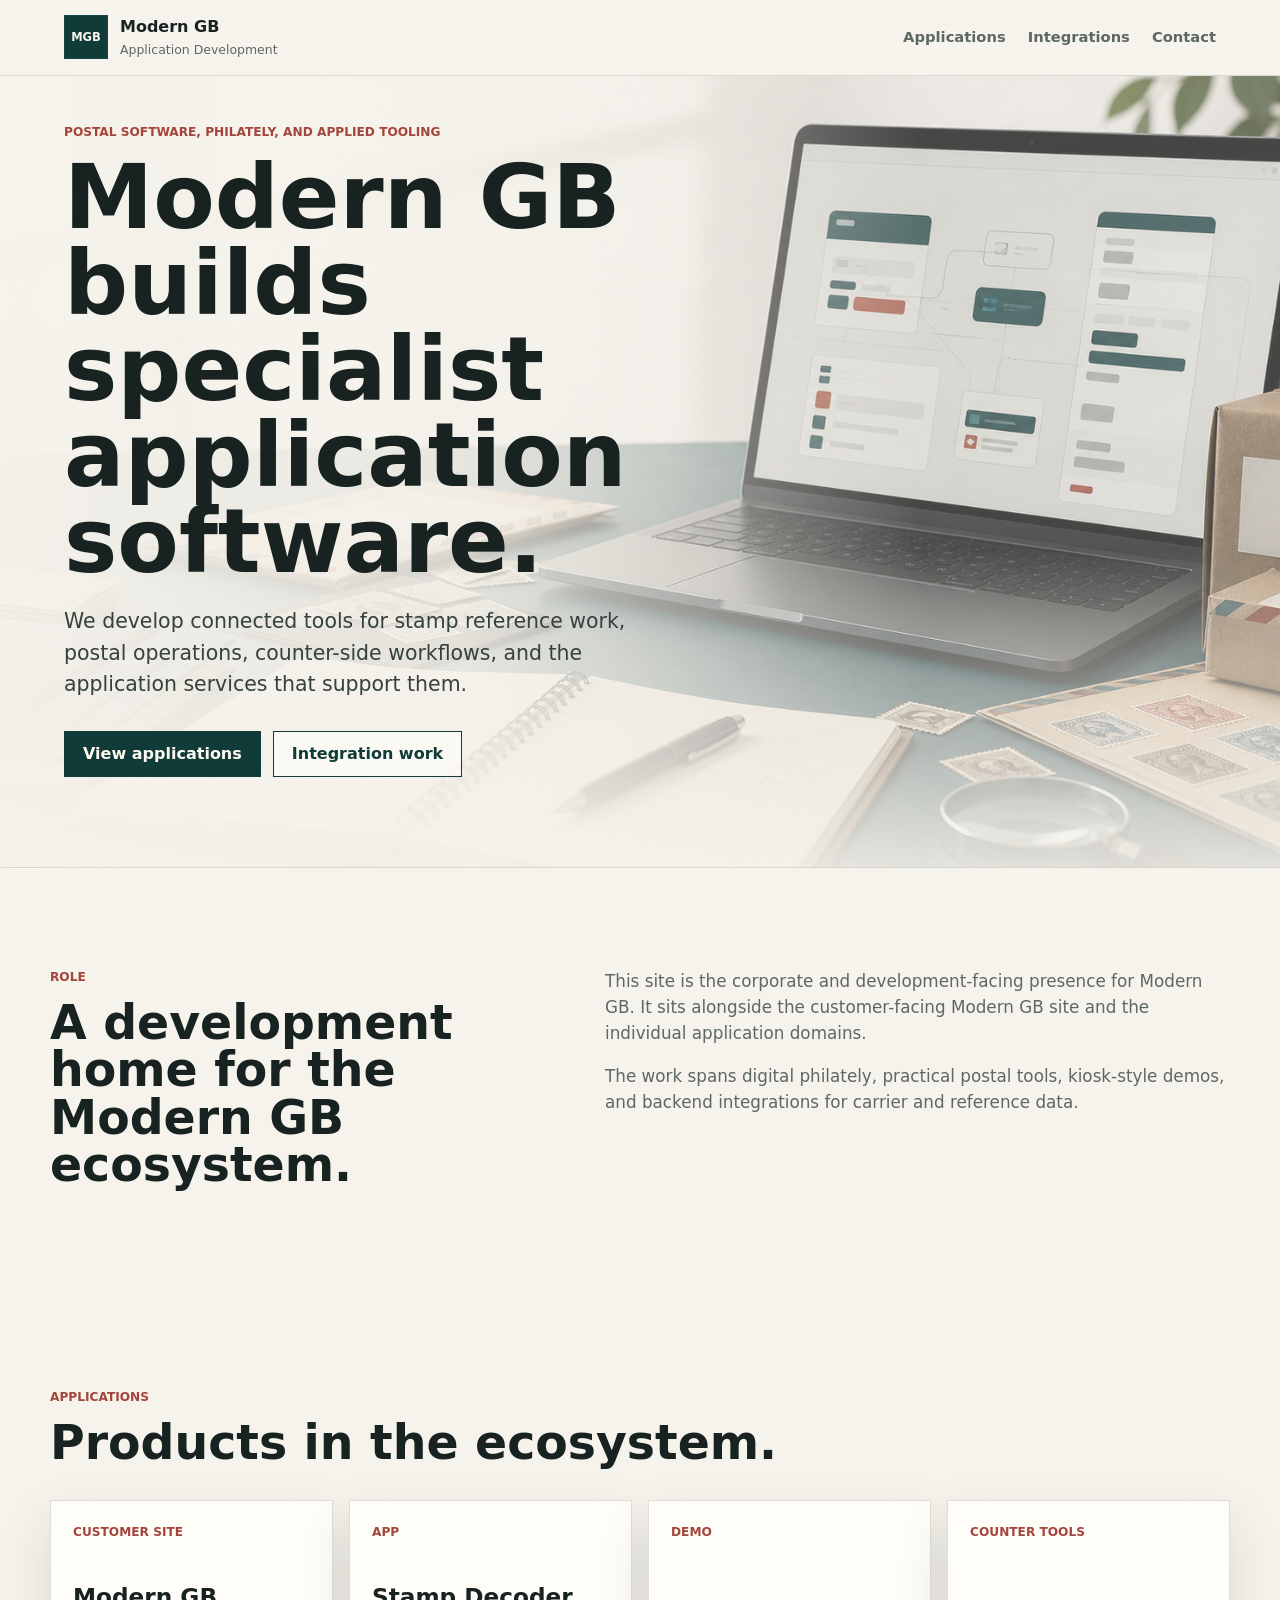
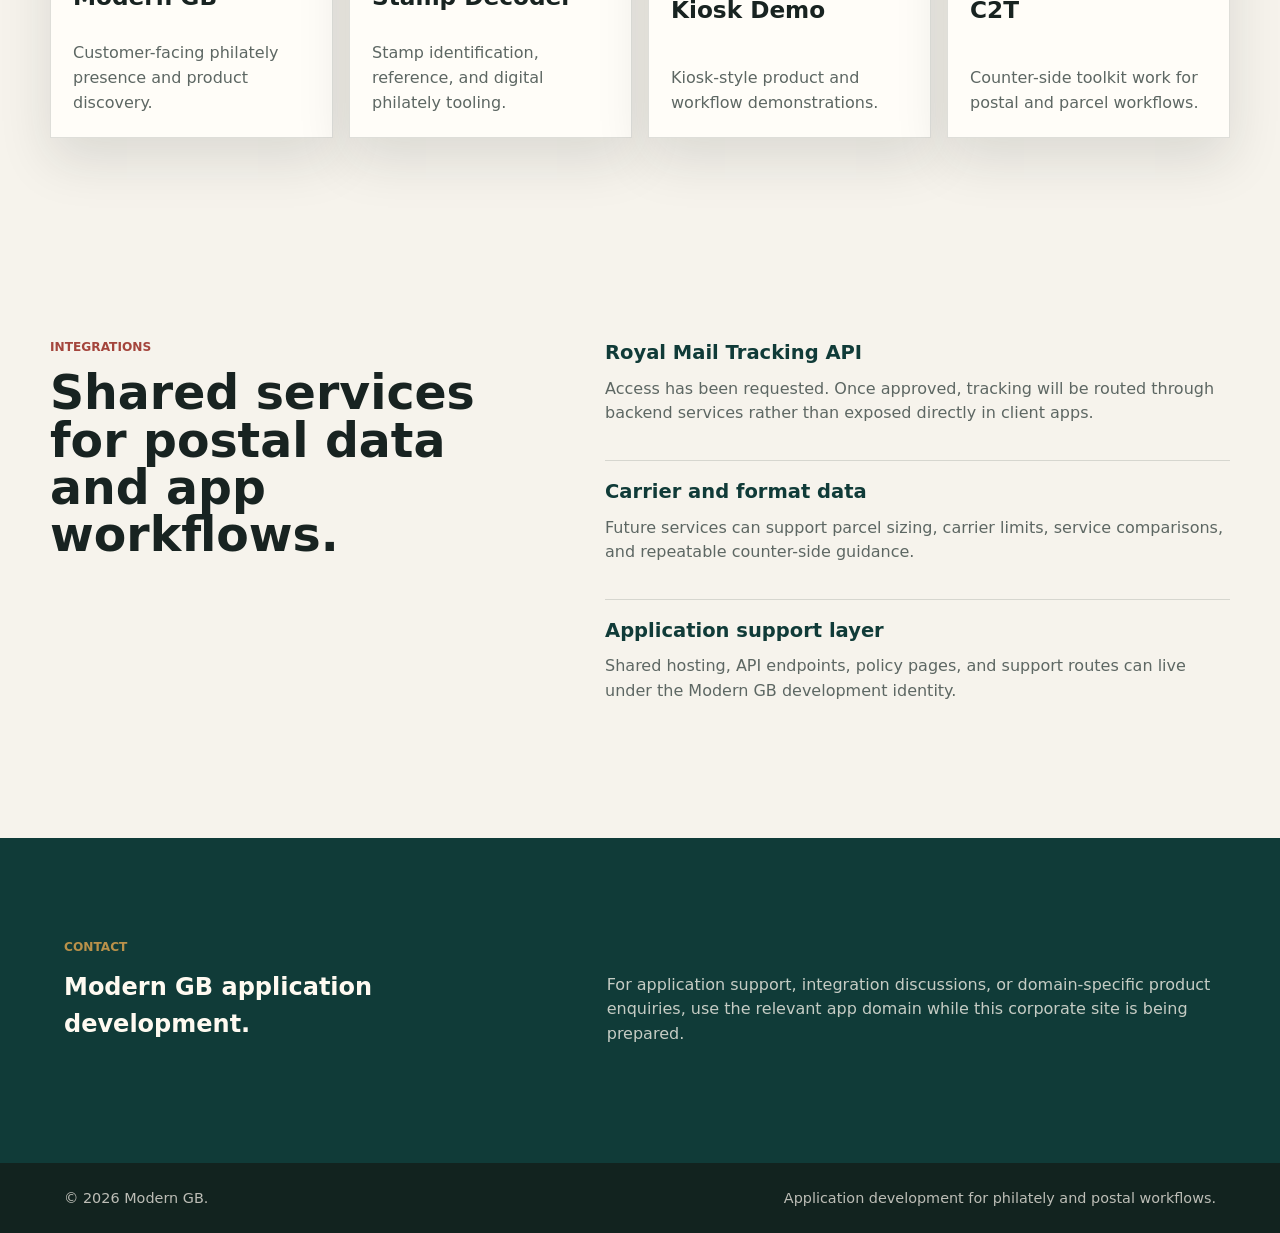
==== index.html @ 47f403b5 "Create Modern GB GitHub Pages site" ====
<!doctype html>
<html lang="en">
  <head>
    <meta charset="utf-8">
    <meta name="viewport" content="width=device-width, initial-scale=1">
    <title>Modern GB | Application Development</title>
    <meta
      name="description"
      content="Modern GB builds specialist software for philately, postal workflows, counter-side tools, and connected application services."
    >
    <link rel="canonical" href="https://moderngb.net/">
    <meta property="og:title" content="Modern GB | Application Development">
    <meta
      property="og:description"
      content="Specialist software for philately, postal workflows, counter-side tools, and connected application services."
    >
    <meta property="og:type" content="website">
    <meta property="og:url" content="https://moderngb.net/">
    <meta property="og:image" content="https://moderngb.net/assets/img/modern-gb-hero.png">
    <link rel="stylesheet" href="assets/css/styles.css">
  </head>
  <body>
    <header class="site-header" aria-label="Primary">
      <a class="brand" href="/" aria-label="Modern GB home">
        <span class="brand-mark" aria-hidden="true">MGB</span>
        <span class="brand-text">
          <span>Modern GB</span>
          <span>Application Development</span>
        </span>
      </a>
      <nav class="nav-links" aria-label="Site">
        <a href="#applications">Applications</a>
        <a href="#integrations">Integrations</a>
        <a href="#contact">Contact</a>
      </nav>
    </header>

    <main>
      <section class="hero" aria-labelledby="hero-title">
        <img
          class="hero-image"
          src="assets/img/modern-gb-hero.png"
          alt="A desk scene with software interface elements, stamp references, and postal workflow material."
        >
        <div class="hero-overlay" aria-hidden="true"></div>
        <div class="hero-content">
          <p class="eyebrow">Postal software, philately, and applied tooling</p>
          <h1 id="hero-title">Modern GB builds specialist application software.</h1>
          <p class="hero-copy">
            We develop connected tools for stamp reference work, postal operations,
            counter-side workflows, and the application services that support them.
          </p>
          <div class="hero-actions" aria-label="Primary links">
            <a class="button primary" href="#applications">View applications</a>
            <a class="button secondary" href="#integrations">Integration work</a>
          </div>
        </div>
      </section>

      <section class="section intro" aria-labelledby="intro-title">
        <div class="section-heading">
          <p class="eyebrow">Role</p>
          <h2 id="intro-title">A development home for the Modern GB ecosystem.</h2>
        </div>
        <div class="intro-copy">
          <p>
            This site is the corporate and development-facing presence for Modern GB.
            It sits alongside the customer-facing Modern GB site and the individual
            application domains.
          </p>
          <p>
            The work spans digital philately, practical postal tools, kiosk-style
            demos, and backend integrations for carrier and reference data.
          </p>
        </div>
      </section>

      <section class="section" id="applications" aria-labelledby="applications-title">
        <div class="section-heading">
          <p class="eyebrow">Applications</p>
          <h2 id="applications-title">Products in the ecosystem.</h2>
        </div>
        <div class="app-grid">
          <a class="app-card" href="https://moderngb.com/">
            <span class="card-kicker">Customer site</span>
            <strong>Modern GB</strong>
            <span>Customer-facing philately presence and product discovery.</span>
          </a>
          <a class="app-card" href="https://stampdecoder.app/">
            <span class="card-kicker">App</span>
            <strong>Stamp Decoder</strong>
            <span>Stamp identification, reference, and digital philately tooling.</span>
          </a>
          <a class="app-card" href="https://kioskdemo.app/">
            <span class="card-kicker">Demo</span>
            <strong>Kiosk Demo</strong>
            <span>Kiosk-style product and workflow demonstrations.</span>
          </a>
          <a class="app-card" href="https://c2t.app/">
            <span class="card-kicker">Counter tools</span>
            <strong>C2T</strong>
            <span>Counter-side toolkit work for postal and parcel workflows.</span>
          </a>
        </div>
      </section>

      <section class="section split" id="integrations" aria-labelledby="integrations-title">
        <div class="section-heading">
          <p class="eyebrow">Integrations</p>
          <h2 id="integrations-title">Shared services for postal data and app workflows.</h2>
        </div>
        <div class="feature-list">
          <article>
            <h3>Royal Mail Tracking API</h3>
            <p>
              Access has been requested. Once approved, tracking will be routed
              through backend services rather than exposed directly in client apps.
            </p>
          </article>
          <article>
            <h3>Carrier and format data</h3>
            <p>
              Future services can support parcel sizing, carrier limits, service
              comparisons, and repeatable counter-side guidance.
            </p>
          </article>
          <article>
            <h3>Application support layer</h3>
            <p>
              Shared hosting, API endpoints, policy pages, and support routes can
              live under the Modern GB development identity.
            </p>
          </article>
        </div>
      </section>

      <section class="section contact-band" id="contact" aria-labelledby="contact-title">
        <div>
          <p class="eyebrow">Contact</p>
          <h2 id="contact-title">Modern GB application development.</h2>
        </div>
        <p>
          For application support, integration discussions, or domain-specific
          product enquiries, use the relevant app domain while this corporate site
          is being prepared.
        </p>
      </section>
    </main>

    <footer class="site-footer">
      <span>&copy; <span id="year">2026</span> Modern GB.</span>
      <span>Application development for philately and postal workflows.</span>
    </footer>
  </body>
</html>
---- assets/css/styles.css ----
:root {
  color-scheme: light;
  --ink: #182321;
  --muted: #5d6763;
  --paper: #f6f3ec;
  --panel: #fffdf8;
  --line: rgba(24, 35, 33, 0.14);
  --teal: #1c625d;
  --teal-dark: #103b38;
  --red: #a4453c;
  --gold: #b9914a;
  --shadow: 0 22px 50px rgba(24, 35, 33, 0.12);
  font-family: Inter, ui-sans-serif, system-ui, -apple-system, BlinkMacSystemFont,
    "Segoe UI", sans-serif;
}

* {
  box-sizing: border-box;
}

html {
  scroll-behavior: smooth;
}

body {
  margin: 0;
  background: var(--paper);
  color: var(--ink);
  line-height: 1.55;
}

a {
  color: inherit;
  text-decoration: none;
}

.site-header {
  position: sticky;
  top: 0;
  z-index: 20;
  display: flex;
  align-items: center;
  justify-content: space-between;
  gap: 24px;
  min-height: 76px;
  padding: 14px clamp(20px, 5vw, 72px);
  background: rgba(246, 243, 236, 0.92);
  border-bottom: 1px solid var(--line);
  backdrop-filter: blur(18px);
}

.brand {
  display: inline-flex;
  align-items: center;
  gap: 12px;
  min-width: 0;
}

.brand-mark {
  display: grid;
  place-items: center;
  width: 44px;
  height: 44px;
  border: 1px solid rgba(28, 98, 93, 0.35);
  background: var(--teal-dark);
  color: #f9f5ea;
  font-size: 0.72rem;
  font-weight: 800;
  letter-spacing: 0;
}

.brand-text {
  display: grid;
  gap: 0;
}

.brand-text span:first-child {
  font-weight: 800;
  font-size: 1rem;
}

.brand-text span:last-child {
  color: var(--muted);
  font-size: 0.78rem;
}

.nav-links {
  display: flex;
  gap: 22px;
  color: var(--muted);
  font-size: 0.92rem;
  font-weight: 700;
}

.nav-links a:hover,
.app-card:hover strong {
  color: var(--teal);
}

.hero {
  position: relative;
  min-height: clamp(610px, 88vh, 820px);
  display: grid;
  align-items: end;
  overflow: hidden;
  border-bottom: 1px solid var(--line);
}

.hero-image,
.hero-overlay {
  position: absolute;
  inset: 0;
  width: 100%;
  height: 100%;
}

.hero-image {
  object-fit: cover;
  object-position: center;
}

.hero-overlay {
  background:
    linear-gradient(90deg, rgba(246, 243, 236, 0.96) 0%, rgba(246, 243, 236, 0.84) 36%, rgba(246, 243, 236, 0.22) 72%),
    linear-gradient(0deg, rgba(246, 243, 236, 0.88) 0%, rgba(246, 243, 236, 0.08) 40%);
}

.hero-content {
  position: relative;
  z-index: 2;
  width: min(760px, calc(100% - 40px));
  padding: 0 0 clamp(54px, 10vh, 98px) clamp(20px, 5vw, 72px);
}

.eyebrow,
.card-kicker {
  margin: 0 0 12px;
  color: var(--red);
  font-size: 0.76rem;
  font-weight: 900;
  letter-spacing: 0;
  text-transform: uppercase;
}

h1,
h2,
h3,
p {
  margin-top: 0;
}

h1 {
  max-width: 720px;
  margin-bottom: 22px;
  font-size: clamp(3rem, 7vw, 5.9rem);
  line-height: 0.96;
  letter-spacing: 0;
}

.hero-copy {
  max-width: 620px;
  color: #35413d;
  font-size: clamp(1.05rem, 1.8vw, 1.28rem);
}

.hero-actions {
  display: flex;
  flex-wrap: wrap;
  gap: 12px;
  margin-top: 30px;
}

.button {
  display: inline-flex;
  align-items: center;
  justify-content: center;
  min-height: 46px;
  padding: 0 18px;
  border: 1px solid var(--teal-dark);
  font-weight: 800;
}

.button.primary {
  background: var(--teal-dark);
  color: #fffaf1;
}

.button.secondary {
  background: rgba(255, 253, 248, 0.66);
  color: var(--teal-dark);
}

.section {
  width: min(1180px, calc(100% - 40px));
  margin: 0 auto;
  padding: clamp(58px, 9vw, 100px) 0;
}

.intro,
.split,
.contact-band {
  display: grid;
  grid-template-columns: minmax(240px, 0.88fr) minmax(0, 1.12fr);
  gap: clamp(28px, 5vw, 76px);
}

.section-heading h2 {
  margin-bottom: 0;
  font-size: clamp(2rem, 3.7vw, 3.55rem);
  line-height: 1;
  letter-spacing: 0;
}

.intro-copy {
  color: var(--muted);
  font-size: 1.05rem;
}

.app-grid {
  display: grid;
  grid-template-columns: repeat(4, minmax(0, 1fr));
  gap: 16px;
  margin-top: 34px;
}

.app-card {
  min-height: 238px;
  display: flex;
  flex-direction: column;
  justify-content: space-between;
  gap: 22px;
  padding: 22px;
  background: var(--panel);
  border: 1px solid var(--line);
  box-shadow: var(--shadow);
}

.app-card strong {
  display: block;
  font-size: 1.45rem;
  line-height: 1.05;
}

.app-card span:last-child {
  color: var(--muted);
}

.feature-list {
  display: grid;
  gap: 16px;
}

.feature-list article {
  padding: 0 0 18px;
  border-bottom: 1px solid var(--line);
}

.feature-list article:last-child {
  border-bottom: 0;
}

.feature-list h3 {
  margin-bottom: 8px;
  color: var(--teal-dark);
  font-size: 1.22rem;
}

.feature-list p,
.contact-band p {
  color: var(--muted);
}

.contact-band {
  width: 100%;
  max-width: none;
  padding-right: clamp(20px, 5vw, 72px);
  padding-left: clamp(20px, 5vw, 72px);
  background: var(--teal-dark);
  color: #fffaf1;
}

.contact-band .eyebrow {
  color: var(--gold);
}

.contact-band p {
  align-self: end;
  max-width: 620px;
  color: rgba(255, 250, 241, 0.76);
}

.site-footer {
  display: flex;
  justify-content: space-between;
  gap: 24px;
  padding: 24px clamp(20px, 5vw, 72px);
  background: #12231f;
  color: rgba(255, 250, 241, 0.72);
  font-size: 0.9rem;
}

@media (max-width: 920px) {
  .site-header {
    align-items: flex-start;
    flex-direction: column;
  }

  .nav-links {
    width: 100%;
    justify-content: space-between;
  }

  .hero {
    min-height: 720px;
  }

  .hero-overlay {
    background:
      linear-gradient(0deg, rgba(246, 243, 236, 0.98) 0%, rgba(246, 243, 236, 0.78) 55%, rgba(246, 243, 236, 0.18) 100%);
  }

  .hero-content {
    padding-right: 20px;
  }

  .intro,
  .split,
  .contact-band {
    grid-template-columns: 1fr;
  }

  .app-grid {
    grid-template-columns: repeat(2, minmax(0, 1fr));
  }
}

@media (max-width: 560px) {
  .nav-links {
    gap: 12px;
    font-size: 0.84rem;
  }

  .brand-text span:last-child {
    font-size: 0.72rem;
  }

  h1 {
    font-size: 3rem;
  }

  .app-grid {
    grid-template-columns: 1fr;
  }

  .site-footer {
    flex-direction: column;
  }
}
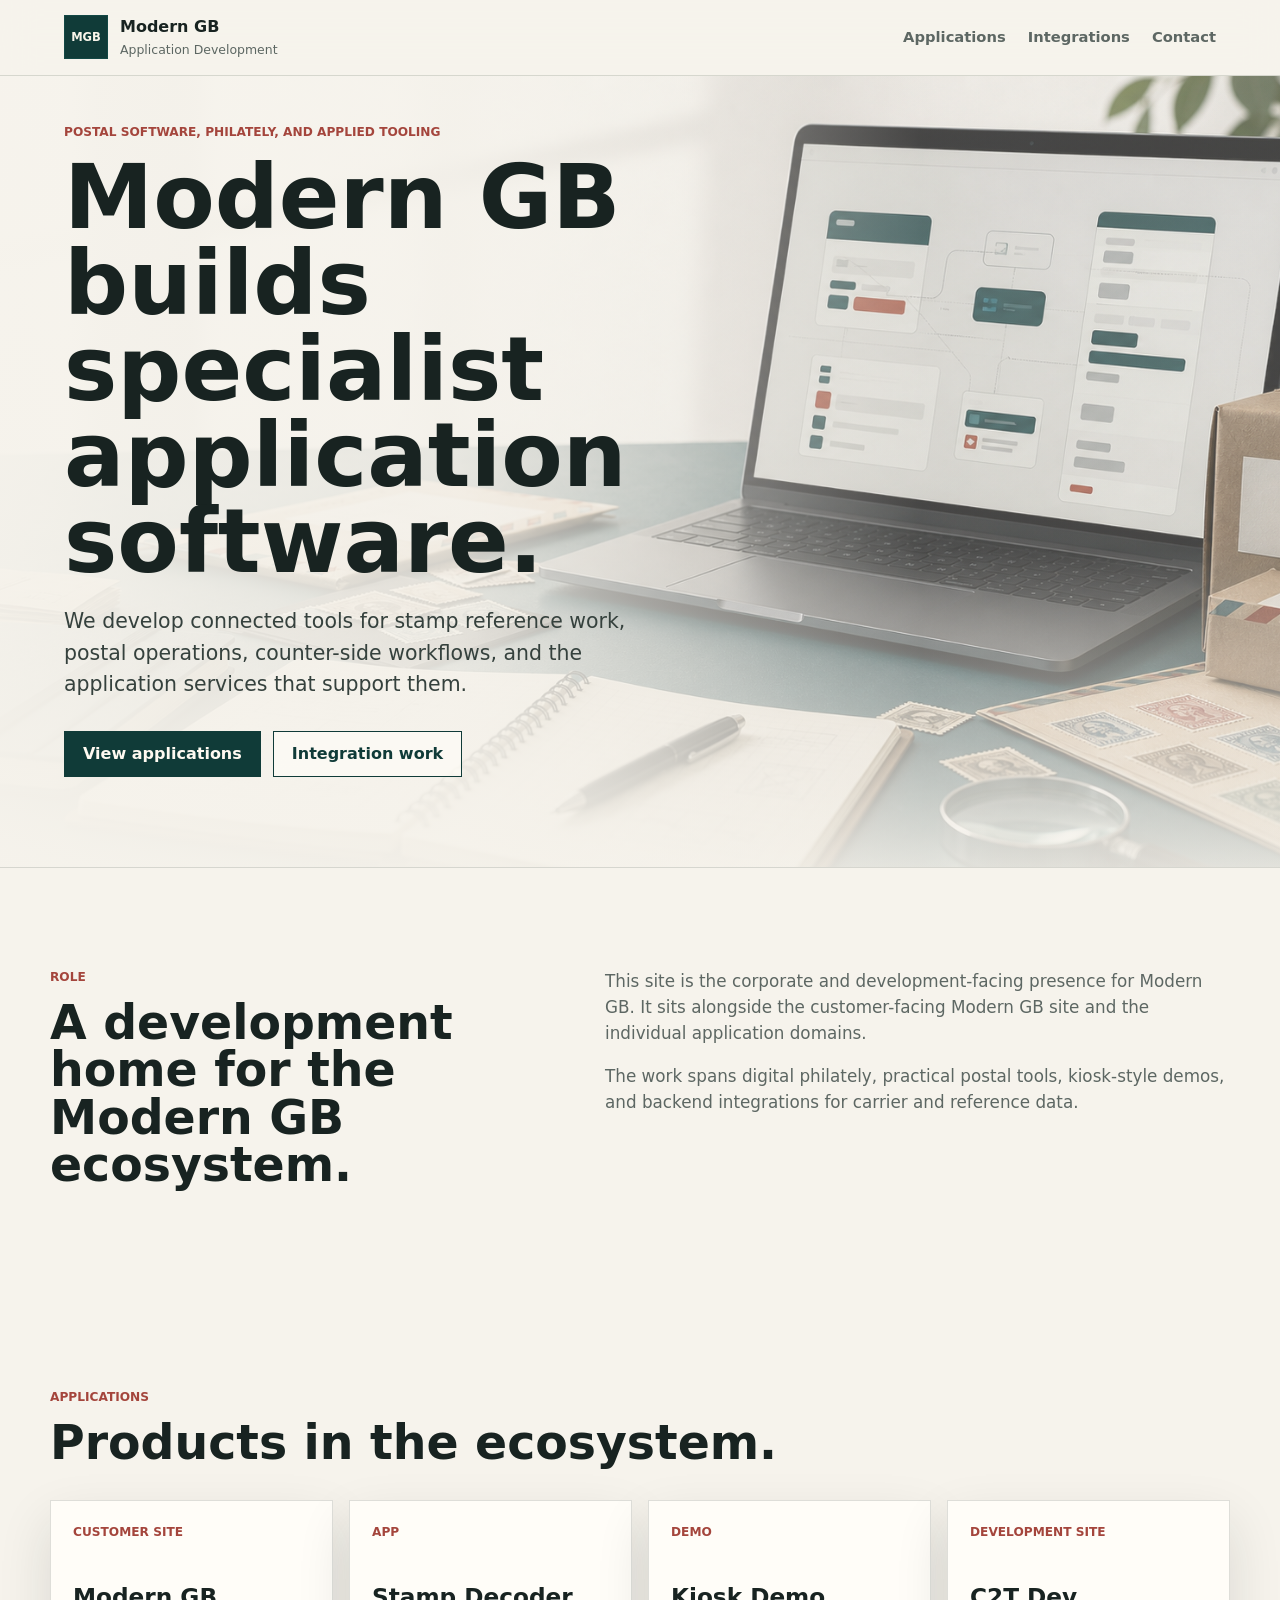
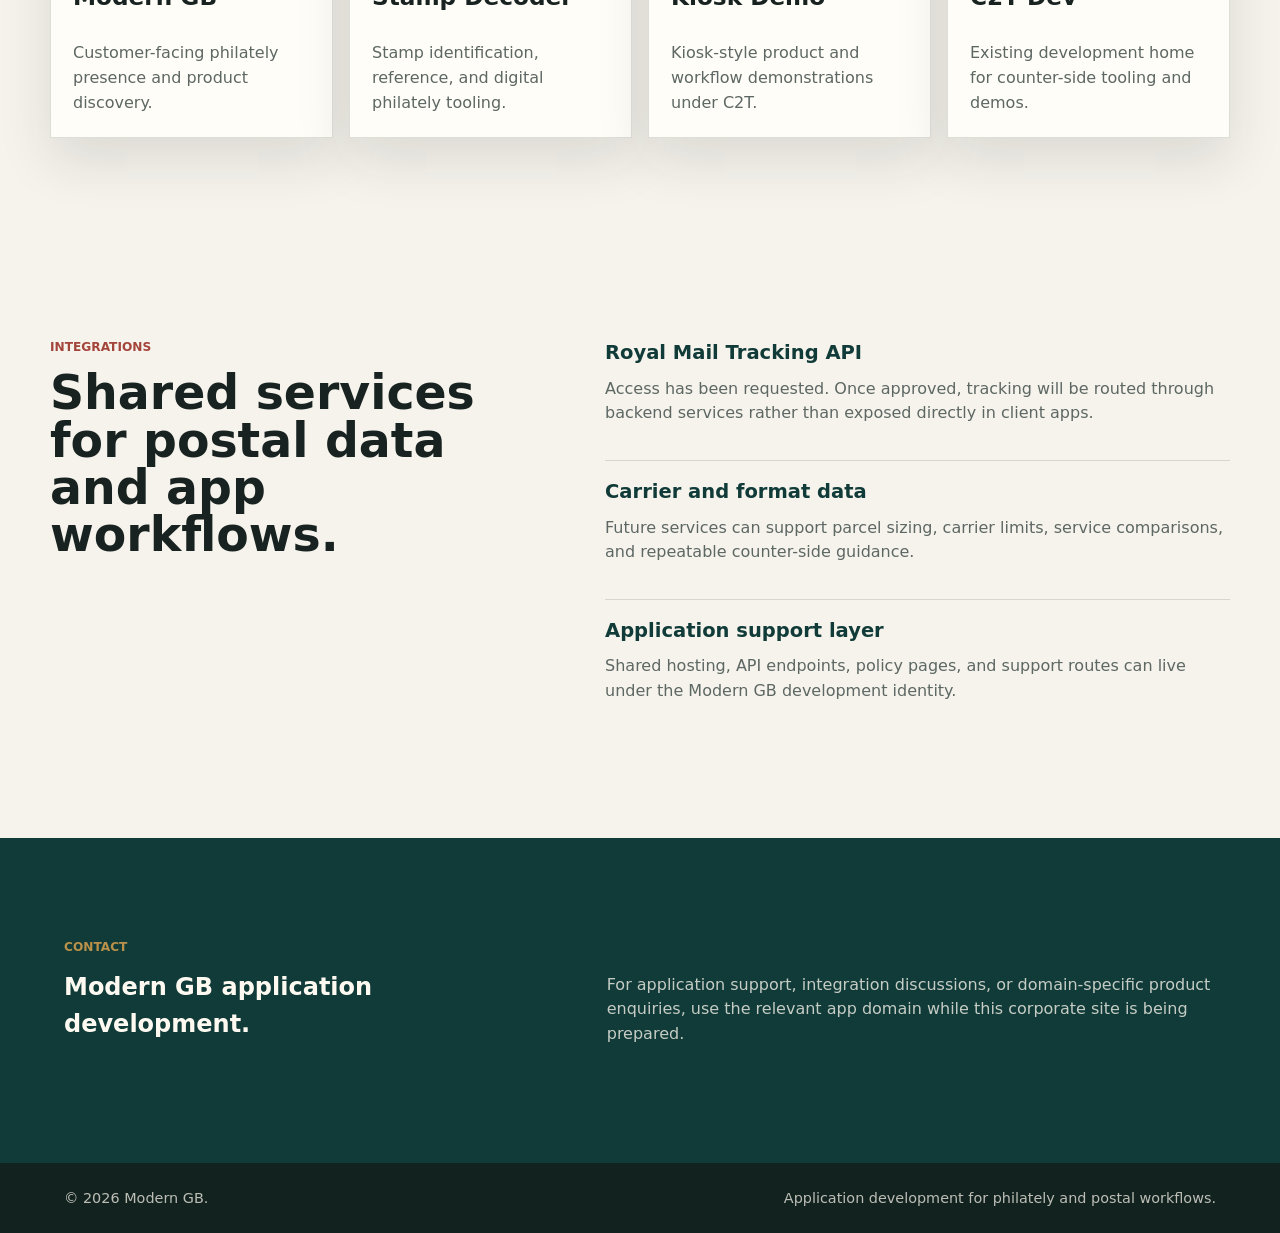
==== commit be2e45f5: "Update C2T ecosystem links" ====
--- a/index.html
+++ b/index.html
@@ -91,15 +91,15 @@
             <strong>Stamp Decoder</strong>
             <span>Stamp identification, reference, and digital philately tooling.</span>
           </a>
-          <a class="app-card" href="https://kioskdemo.app/">
+          <a class="app-card" href="https://kiosk.c2t.dev/">
             <span class="card-kicker">Demo</span>
             <strong>Kiosk Demo</strong>
-            <span>Kiosk-style product and workflow demonstrations.</span>
+            <span>Kiosk-style product and workflow demonstrations under C2T.</span>
           </a>
-          <a class="app-card" href="https://c2t.app/">
-            <span class="card-kicker">Counter tools</span>
-            <strong>C2T</strong>
-            <span>Counter-side toolkit work for postal and parcel workflows.</span>
+          <a class="app-card" href="https://c2t.dev/">
+            <span class="card-kicker">Development site</span>
+            <strong>C2T Dev</strong>
+            <span>Existing development home for counter-side tooling and demos.</span>
           </a>
         </div>
       </section>
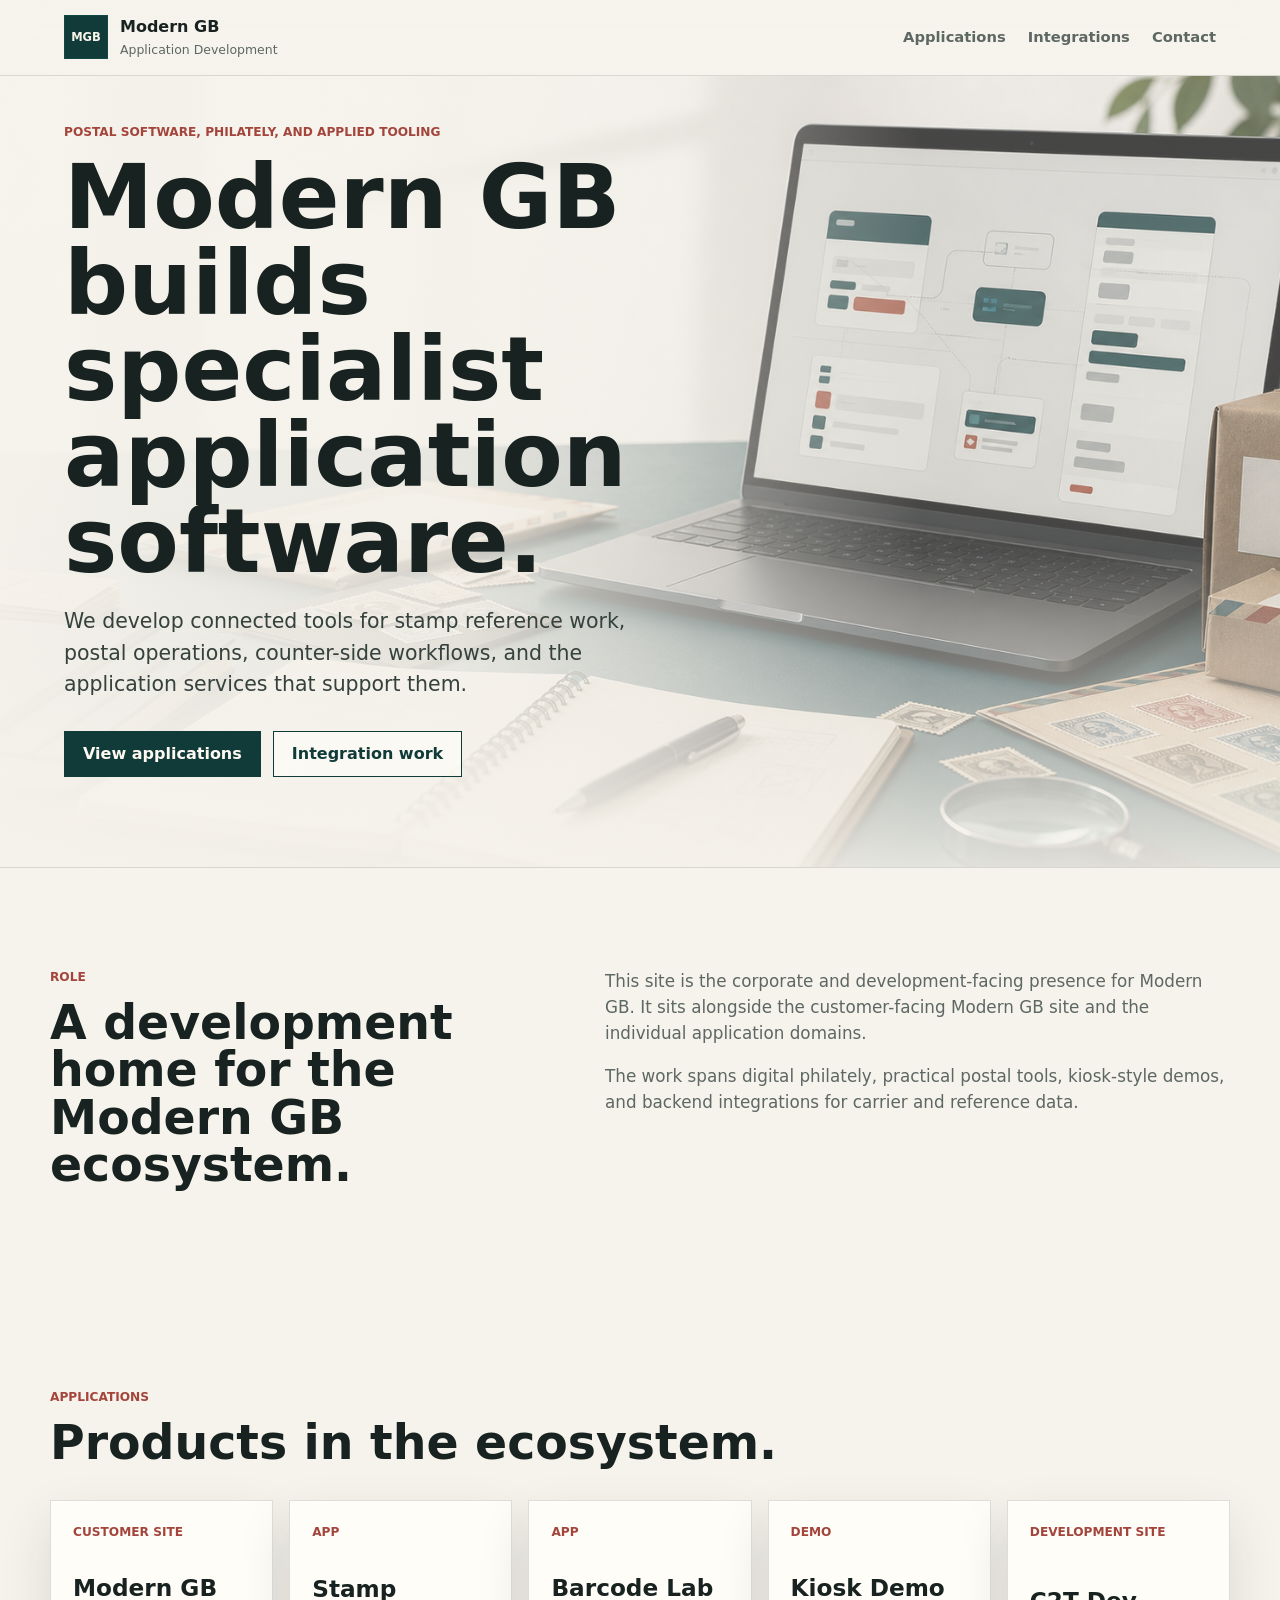
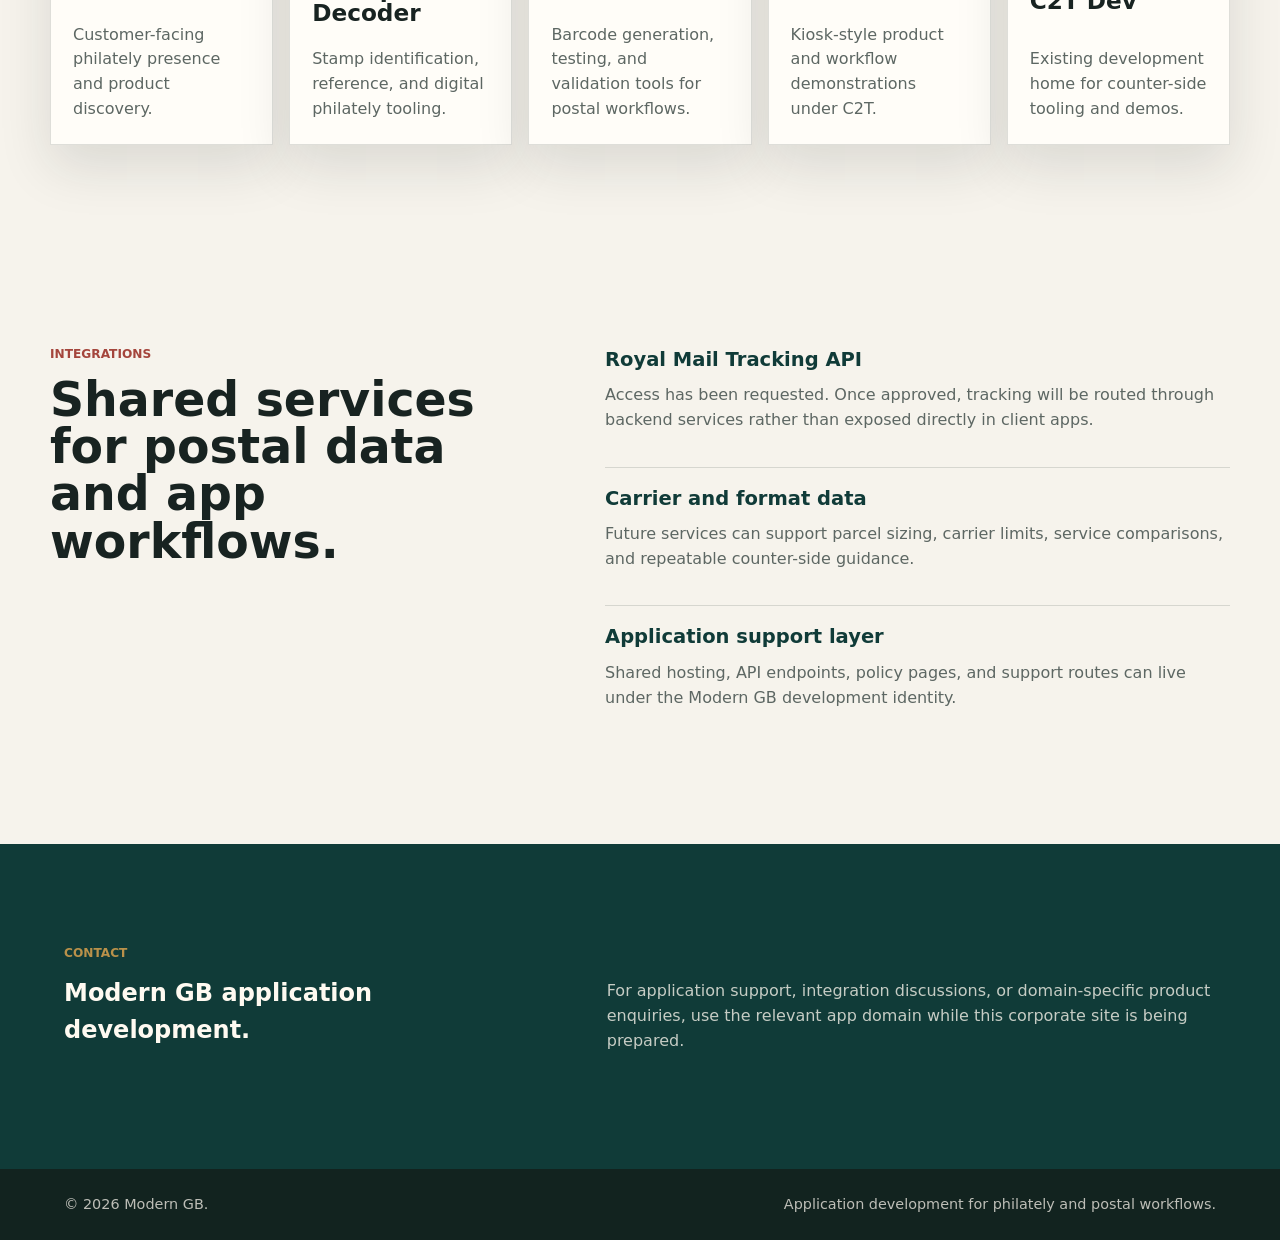
==== commit 9f05d864: "Add Barcode Lab ecosystem link" ====
--- a/index.html
+++ b/index.html
@@ -91,6 +91,11 @@
             <strong>Stamp Decoder</strong>
             <span>Stamp identification, reference, and digital philately tooling.</span>
           </a>
+          <a class="app-card" href="https://barcodelab.app/">
+            <span class="card-kicker">App</span>
+            <strong>Barcode Lab</strong>
+            <span>Barcode generation, testing, and validation tools for postal workflows.</span>
+          </a>
           <a class="app-card" href="https://kiosk.c2t.dev/">
             <span class="card-kicker">Demo</span>
             <strong>Kiosk Demo</strong>
--- a/assets/css/styles.css
+++ b/assets/css/styles.css
@@ -218,7 +218,7 @@
 
 .app-grid {
   display: grid;
-  grid-template-columns: repeat(4, minmax(0, 1fr));
+  grid-template-columns: repeat(5, minmax(0, 1fr));
   gap: 16px;
   margin-top: 34px;
 }
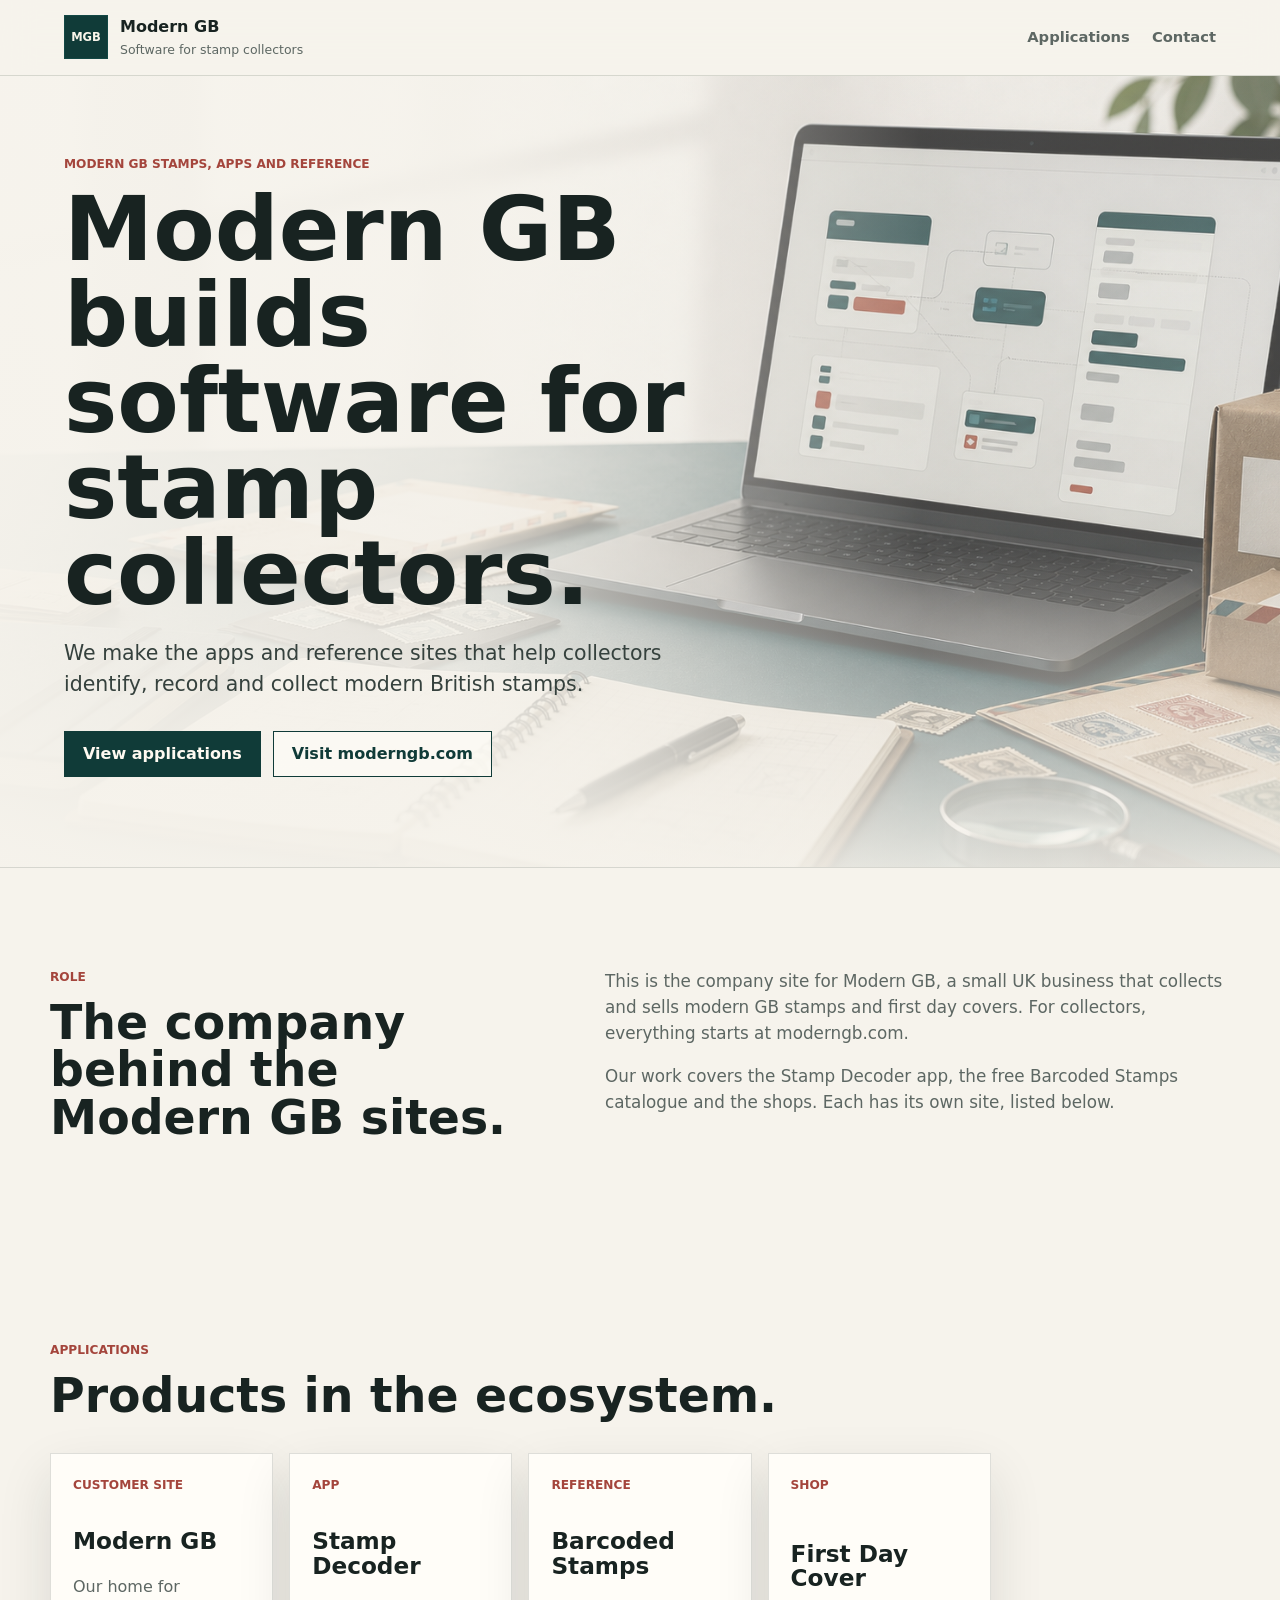
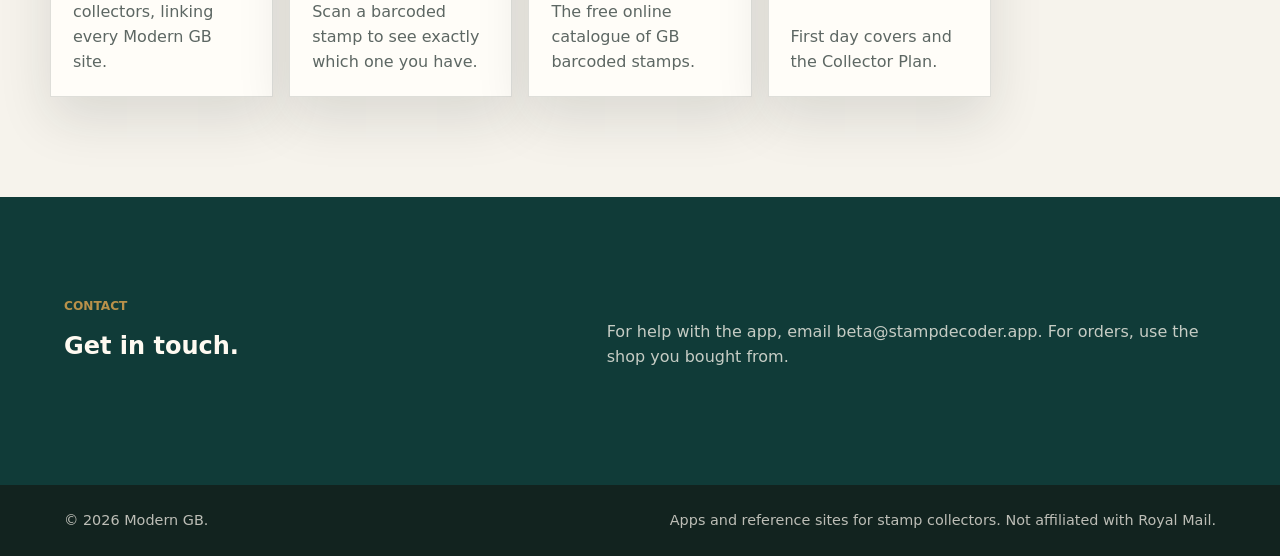
==== commit 44065c61: "Refocus moderngb.net on the collector side Remove Barcode Lab, Kiosk Demo, C2T Dev, the Royal Mail T" ====
--- a/index.html
+++ b/index.html
@@ -3,16 +3,16 @@
   <head>
     <meta charset="utf-8">
     <meta name="viewport" content="width=device-width, initial-scale=1">
-    <title>Modern GB | Application Development</title>
+    <title>Modern GB | Software for stamp collectors</title>
     <meta
       name="description"
-      content="Modern GB builds specialist software for philately, postal workflows, counter-side tools, and connected application services."
+      content="Modern GB builds apps and reference sites for collectors of modern British stamps."
     >
     <link rel="canonical" href="https://moderngb.net/">
-    <meta property="og:title" content="Modern GB | Application Development">
+    <meta property="og:title" content="Modern GB | Software for stamp collectors">
     <meta
       property="og:description"
-      content="Specialist software for philately, postal workflows, counter-side tools, and connected application services."
+      content="Apps and reference sites for collectors of modern British stamps."
     >
     <meta property="og:type" content="website">
     <meta property="og:url" content="https://moderngb.net/">
@@ -25,12 +25,11 @@
         <span class="brand-mark" aria-hidden="true">MGB</span>
         <span class="brand-text">
           <span>Modern GB</span>
-          <span>Application Development</span>
+          <span>Software for stamp collectors</span>
         </span>
       </a>
       <nav class="nav-links" aria-label="Site">
         <a href="#applications">Applications</a>
-        <a href="#integrations">Integrations</a>
         <a href="#contact">Contact</a>
       </nav>
     </header>
@@ -40,19 +39,19 @@
         <img
           class="hero-image"
           src="assets/img/modern-gb-hero.png"
-          alt="A desk scene with software interface elements, stamp references, and postal workflow material."
+          alt="A desk scene with stamp reference material and app screens."
         >
         <div class="hero-overlay" aria-hidden="true"></div>
         <div class="hero-content">
-          <p class="eyebrow">Postal software, philately, and applied tooling</p>
-          <h1 id="hero-title">Modern GB builds specialist application software.</h1>
+          <p class="eyebrow">Modern GB stamps, apps and reference</p>
+          <h1 id="hero-title">Modern GB builds software for stamp collectors.</h1>
           <p class="hero-copy">
-            We develop connected tools for stamp reference work, postal operations,
-            counter-side workflows, and the application services that support them.
+            We make the apps and reference sites that help collectors identify, record
+            and collect modern British stamps.
           </p>
           <div class="hero-actions" aria-label="Primary links">
             <a class="button primary" href="#applications">View applications</a>
-            <a class="button secondary" href="#integrations">Integration work</a>
+            <a class="button secondary" href="https://moderngb.com/">Visit moderngb.com</a>
           </div>
         </div>
       </section>
@@ -60,17 +59,17 @@
       <section class="section intro" aria-labelledby="intro-title">
         <div class="section-heading">
           <p class="eyebrow">Role</p>
-          <h2 id="intro-title">A development home for the Modern GB ecosystem.</h2>
+          <h2 id="intro-title">The company behind the Modern GB sites.</h2>
         </div>
         <div class="intro-copy">
           <p>
-            This site is the corporate and development-facing presence for Modern GB.
-            It sits alongside the customer-facing Modern GB site and the individual
-            application domains.
+            This is the company site for Modern GB, a small UK business that collects and
+            sells modern GB stamps and first day covers. For collectors, everything starts
+            at moderngb.com.
           </p>
           <p>
-            The work spans digital philately, practical postal tools, kiosk-style
-            demos, and backend integrations for carrier and reference data.
+            Our work covers the Stamp Decoder app, the free Barcoded Stamps catalogue and
+            the shops. Each has its own site, listed below.
           </p>
         </div>
       </section>
@@ -84,77 +83,41 @@
           <a class="app-card" href="https://moderngb.com/">
             <span class="card-kicker">Customer site</span>
             <strong>Modern GB</strong>
-            <span>Customer-facing philately presence and product discovery.</span>
+            <span>Our home for collectors, linking every Modern GB site.</span>
           </a>
           <a class="app-card" href="https://stampdecoder.app/">
             <span class="card-kicker">App</span>
             <strong>Stamp Decoder</strong>
-            <span>Stamp identification, reference, and digital philately tooling.</span>
+            <span>Scan a barcoded stamp to see exactly which one you have.</span>
           </a>
-          <a class="app-card" href="https://barcodelab.app/">
-            <span class="card-kicker">App</span>
-            <strong>Barcode Lab</strong>
-            <span>Barcode generation, testing, and validation tools for postal workflows.</span>
+          <a class="app-card" href="https://barcodedstamps.com/">
+            <span class="card-kicker">Reference</span>
+            <strong>Barcoded Stamps</strong>
+            <span>The free online catalogue of GB barcoded stamps.</span>
           </a>
-          <a class="app-card" href="https://kiosk.c2t.dev/">
-            <span class="card-kicker">Demo</span>
-            <strong>Kiosk Demo</strong>
-            <span>Kiosk-style product and workflow demonstrations under C2T.</span>
+          <a class="app-card" href="https://firstdaycover.co.uk/">
+            <span class="card-kicker">Shop</span>
+            <strong>First Day Cover</strong>
+            <span>First day covers and the Collector Plan.</span>
           </a>
-          <a class="app-card" href="https://c2t.dev/">
-            <span class="card-kicker">Development site</span>
-            <strong>C2T Dev</strong>
-            <span>Existing development home for counter-side tooling and demos.</span>
-          </a>
-        </div>
-      </section>
-
-      <section class="section split" id="integrations" aria-labelledby="integrations-title">
-        <div class="section-heading">
-          <p class="eyebrow">Integrations</p>
-          <h2 id="integrations-title">Shared services for postal data and app workflows.</h2>
-        </div>
-        <div class="feature-list">
-          <article>
-            <h3>Royal Mail Tracking API</h3>
-            <p>
-              Access has been requested. Once approved, tracking will be routed
-              through backend services rather than exposed directly in client apps.
-            </p>
-          </article>
-          <article>
-            <h3>Carrier and format data</h3>
-            <p>
-              Future services can support parcel sizing, carrier limits, service
-              comparisons, and repeatable counter-side guidance.
-            </p>
-          </article>
-          <article>
-            <h3>Application support layer</h3>
-            <p>
-              Shared hosting, API endpoints, policy pages, and support routes can
-              live under the Modern GB development identity.
-            </p>
-          </article>
         </div>
       </section>
 
       <section class="section contact-band" id="contact" aria-labelledby="contact-title">
         <div>
           <p class="eyebrow">Contact</p>
-          <h2 id="contact-title">Modern GB application development.</h2>
+          <h2 id="contact-title">Get in touch.</h2>
         </div>
         <p>
-          For application support, integration discussions, or domain-specific
-          product enquiries, use the relevant app domain while this corporate site
-          is being prepared.
+          For help with the app, email <a href="mailto:beta@stampdecoder.app">beta@stampdecoder.app</a>.
+          For orders, use the shop you bought from.
         </p>
       </section>
     </main>
 
     <footer class="site-footer">
       <span>&copy; <span id="year">2026</span> Modern GB.</span>
-      <span>Application development for philately and postal workflows.</span>
+      <span>Apps and reference sites for stamp collectors. Not affiliated with Royal Mail.</span>
     </footer>
   </body>
 </html>
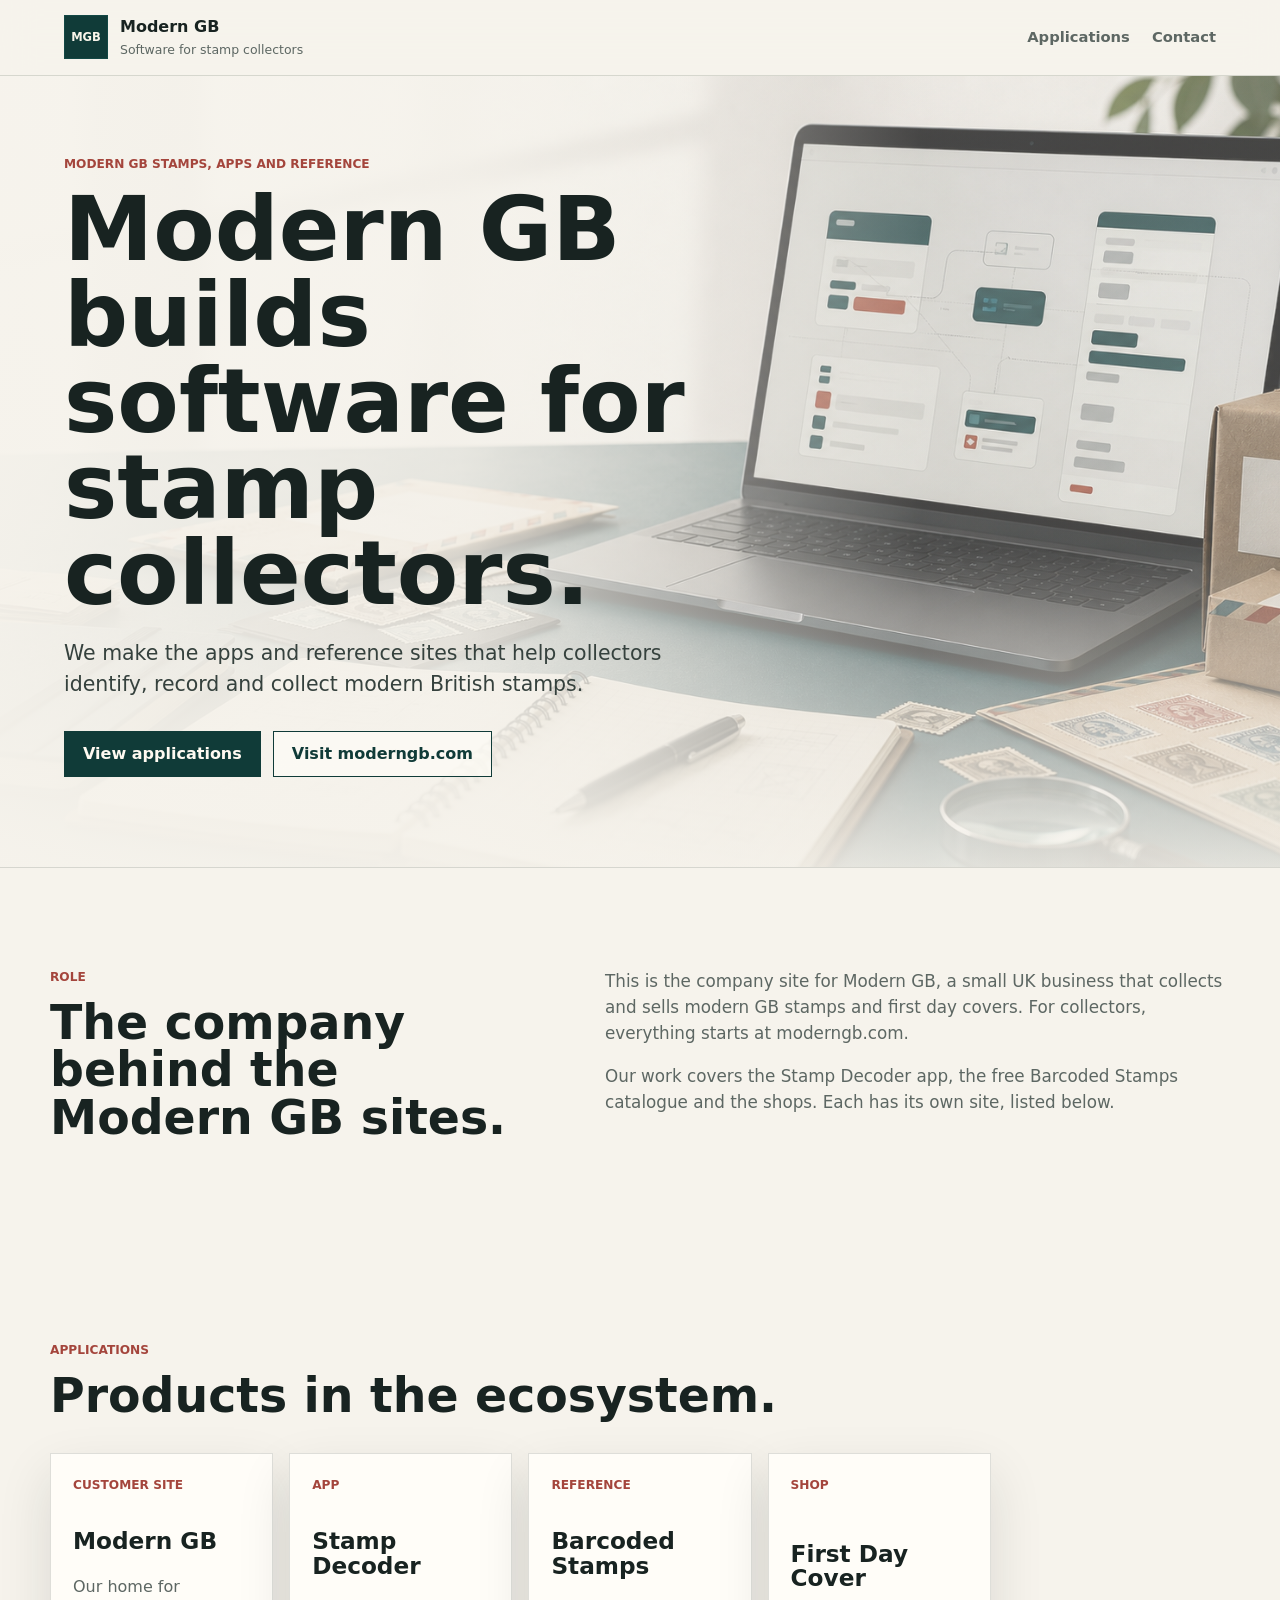
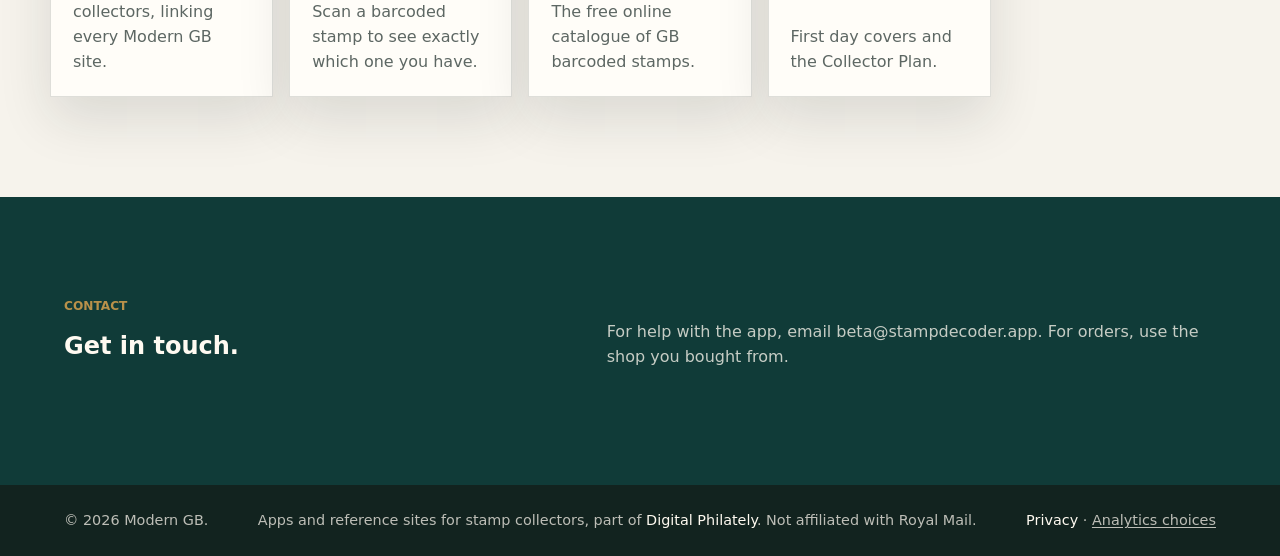
==== commit deea0b1a: "Add consent-first Google Analytics and privacy page Co-Authored-By: Claude Opus 5.5 <noreply@anthrop" ====
--- a/index.html
+++ b/index.html
@@ -18,6 +18,8 @@
     <meta property="og:url" content="https://moderngb.net/">
     <meta property="og:image" content="https://moderngb.net/assets/img/modern-gb-hero.png">
     <link rel="stylesheet" href="assets/css/styles.css">
+    <link rel="stylesheet" href="assets/css/consent-analytics.css">
+    <script src="assets/js/consent-analytics.js" defer></script>
   </head>
   <body>
     <header class="site-header" aria-label="Primary">
@@ -117,7 +119,8 @@
 
     <footer class="site-footer">
       <span>&copy; <span id="year">2026</span> Modern GB.</span>
-      <span>Apps and reference sites for stamp collectors. Not affiliated with Royal Mail.</span>
+      <span>Apps and reference sites for stamp collectors, part of <a href="https://digitalphilately.com/">Digital Philately</a>. Not affiliated with Royal Mail.</span>
+      <span><a href="/privacy.html">Privacy</a> · <button type="button" class="analytics-settings" data-analytics-settings>Analytics choices</button></span>
     </footer>
   </body>
 </html>
--- a/assets/css/styles.css
+++ b/assets/css/styles.css
@@ -356,3 +356,11 @@
     flex-direction: column;
   }
 }
+
+.site-footer a { color: #fffaf1; }
+.prose { max-width: 760px; }
+.prose h1 { font-size: clamp(2rem, 4vw, 3rem); margin-bottom: 0.3em; }
+.prose h2 { margin-top: 1.6em; font-size: 1.3rem; }
+.prose p { line-height: 1.65; }
+.prose .analytics-settings { color: var(--teal); }
+.prose a { color: var(--teal); text-decoration: underline; text-underline-offset: 2px; }
--- a/assets/css/consent-analytics.css
+++ b/assets/css/consent-analytics.css
@@ -0,0 +1,125 @@
+.analytics-consent[hidden] {
+  display: none;
+}
+
+.analytics-consent {
+  position: fixed;
+  z-index: 1000;
+  left: 18px;
+  right: 18px;
+  bottom: 18px;
+  max-width: 760px;
+  margin: 0 auto;
+  padding: 18px;
+  color: #151A2D;
+  background: #FFFFFF;
+  border: 1px solid rgba(23,29,55,.20);
+  border-radius: 14px;
+  box-shadow: 0 18px 50px rgba(15,20,40,.18);
+  font-family: inherit;
+}
+
+.analytics-consent__inner {
+  display: flex;
+  align-items: center;
+  justify-content: space-between;
+  gap: 20px;
+}
+
+.analytics-consent__copy {
+  max-width: 520px;
+}
+
+.analytics-consent__copy strong {
+  display: block;
+  margin-bottom: 4px;
+  font-size: 16px;
+}
+
+.analytics-consent__copy p {
+  margin: 0;
+  color: #5E647C;
+  font-size: 13.5px;
+  line-height: 1.5;
+}
+
+.analytics-consent__copy a {
+  color: #103b38;
+  text-decoration: underline;
+  text-underline-offset: 2px;
+}
+
+.analytics-consent__actions {
+  display: flex;
+  flex: 0 0 auto;
+  gap: 8px;
+}
+
+.analytics-consent button,
+.analytics-settings {
+  font: inherit;
+}
+
+.analytics-consent button {
+  min-height: 42px;
+  padding: 9px 14px;
+  border: 1px solid rgba(23,29,55,.20);
+  border-radius: 10px;
+  color: #151A2D;
+  background: #FFFFFF;
+  cursor: pointer;
+  font-size: 13px;
+  font-weight: 700;
+}
+
+.analytics-consent button[data-analytics-accept] {
+  color: #FFFFFF;
+  background: #1c625d;
+  border-color: #1c625d;
+}
+
+.analytics-consent button:hover {
+  background: #F1F3FA;
+}
+
+.analytics-consent button[data-analytics-accept]:hover {
+  background: #103b38;
+}
+
+.analytics-consent button:focus-visible,
+.analytics-settings:focus-visible {
+  outline: 2px solid #1c625d;
+  outline-offset: 2px;
+}
+
+.analytics-settings {
+  padding: 0;
+  border: 0;
+  color: inherit;
+  background: transparent;
+  cursor: pointer;
+  text-decoration: underline;
+  text-underline-offset: 2px;
+}
+
+@media (max-width: 640px) {
+  .analytics-consent {
+    left: 12px;
+    right: 12px;
+    bottom: 12px;
+  }
+
+  .analytics-consent__inner {
+    align-items: stretch;
+    flex-direction: column;
+    gap: 14px;
+  }
+
+  .analytics-consent__actions {
+    width: 100%;
+  }
+
+  .analytics-consent button {
+    flex: 1;
+  }
+}
